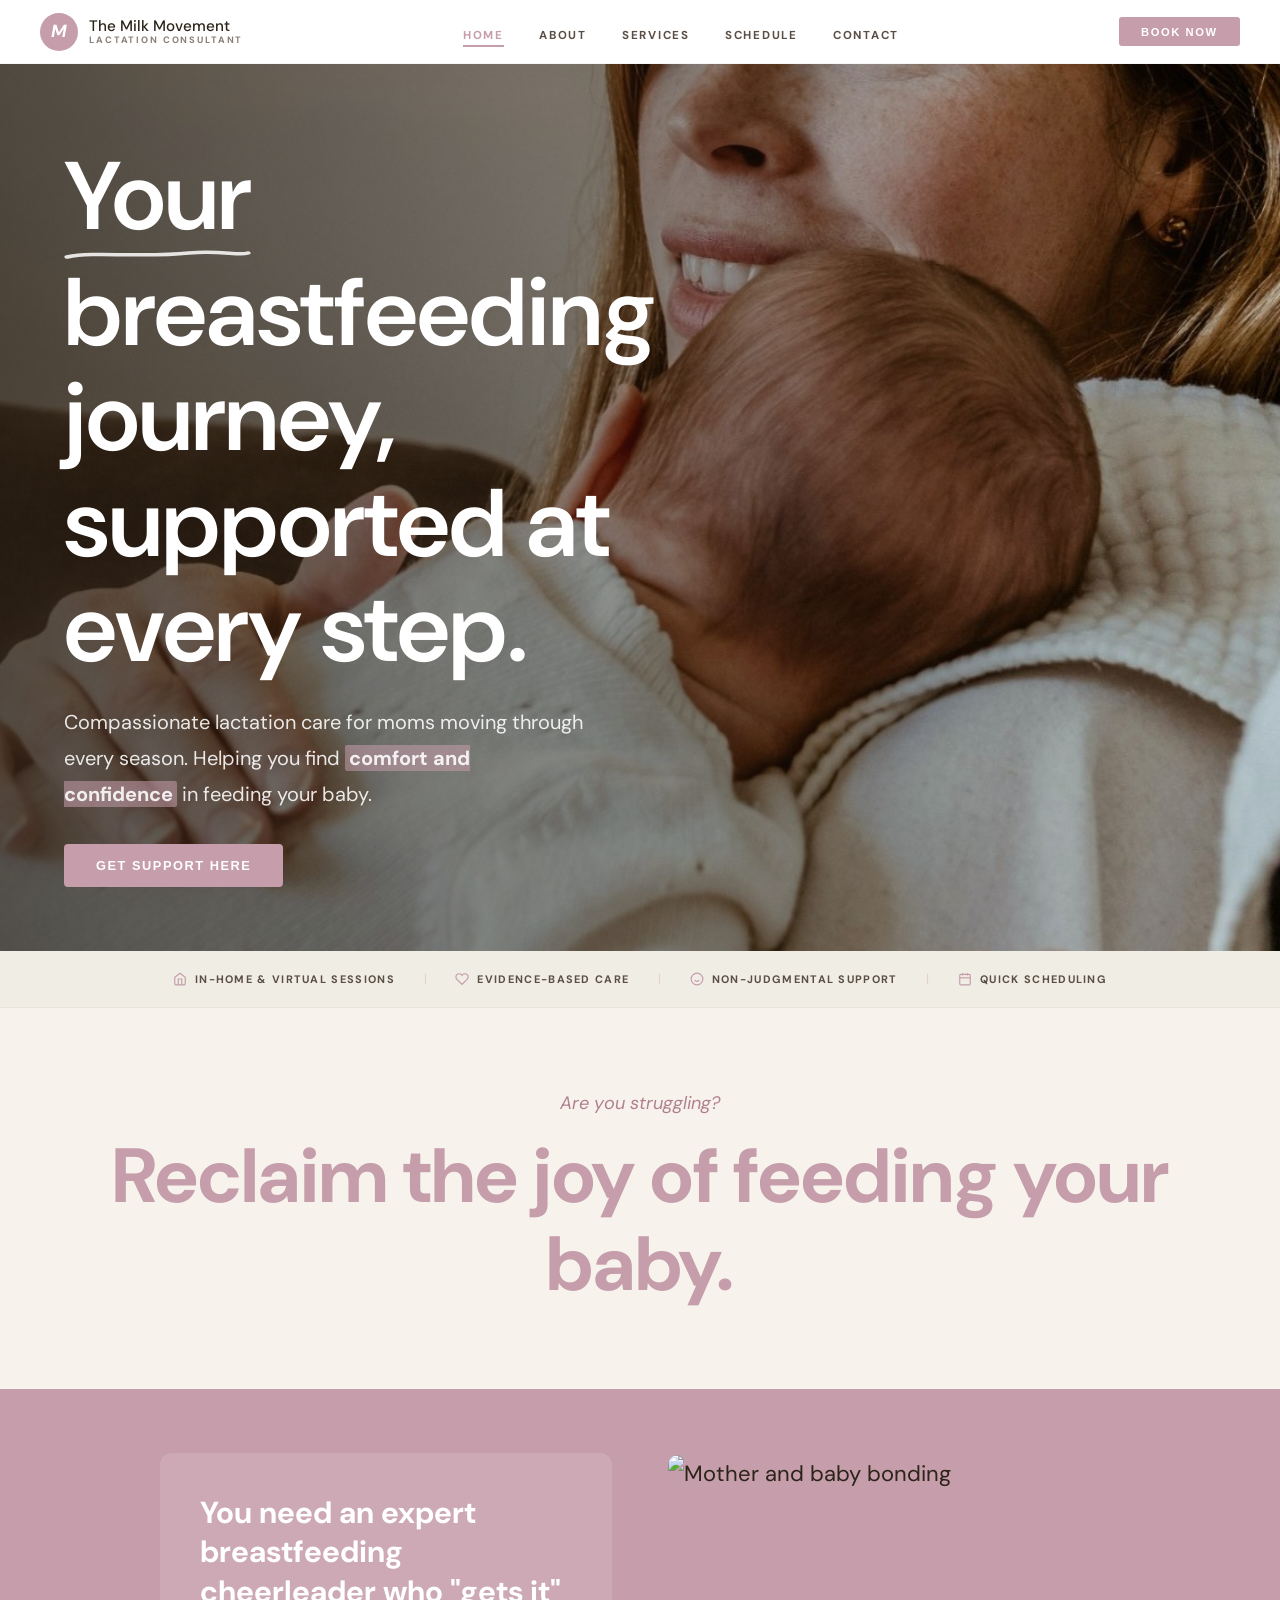
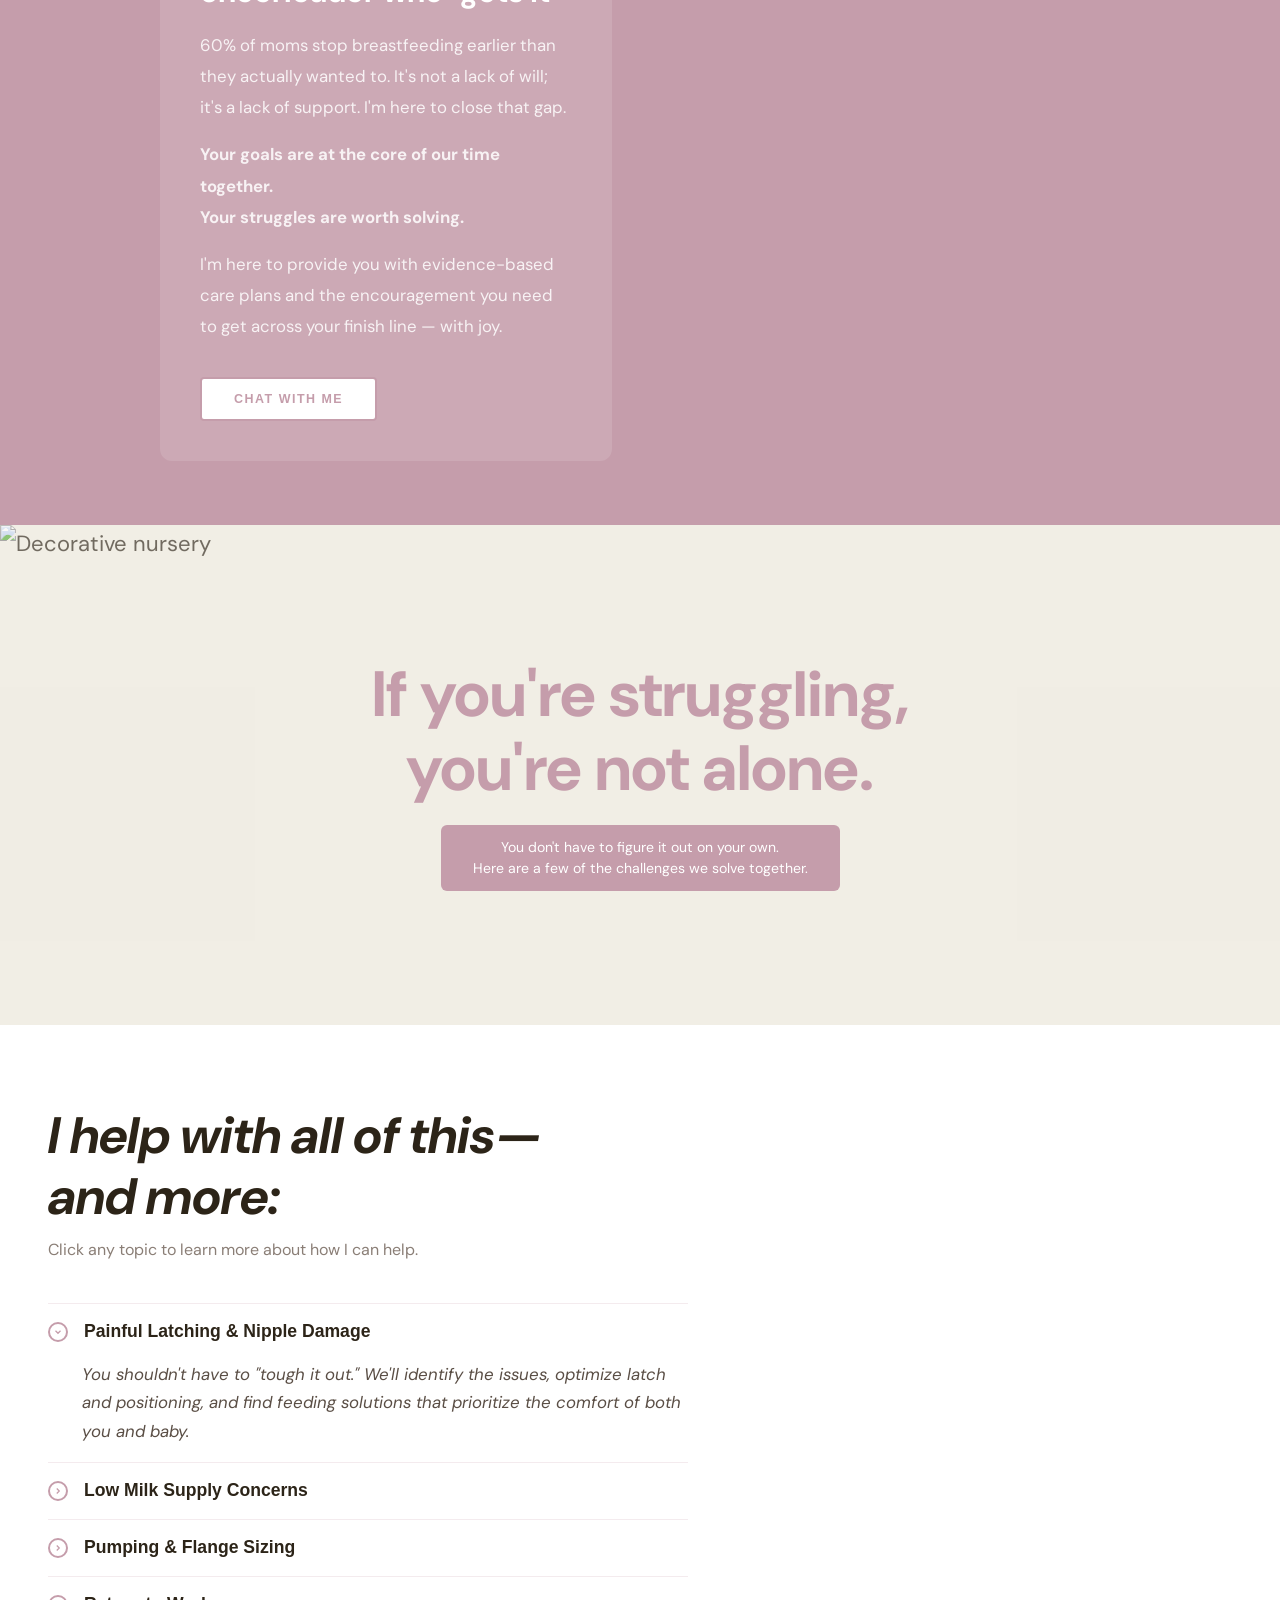
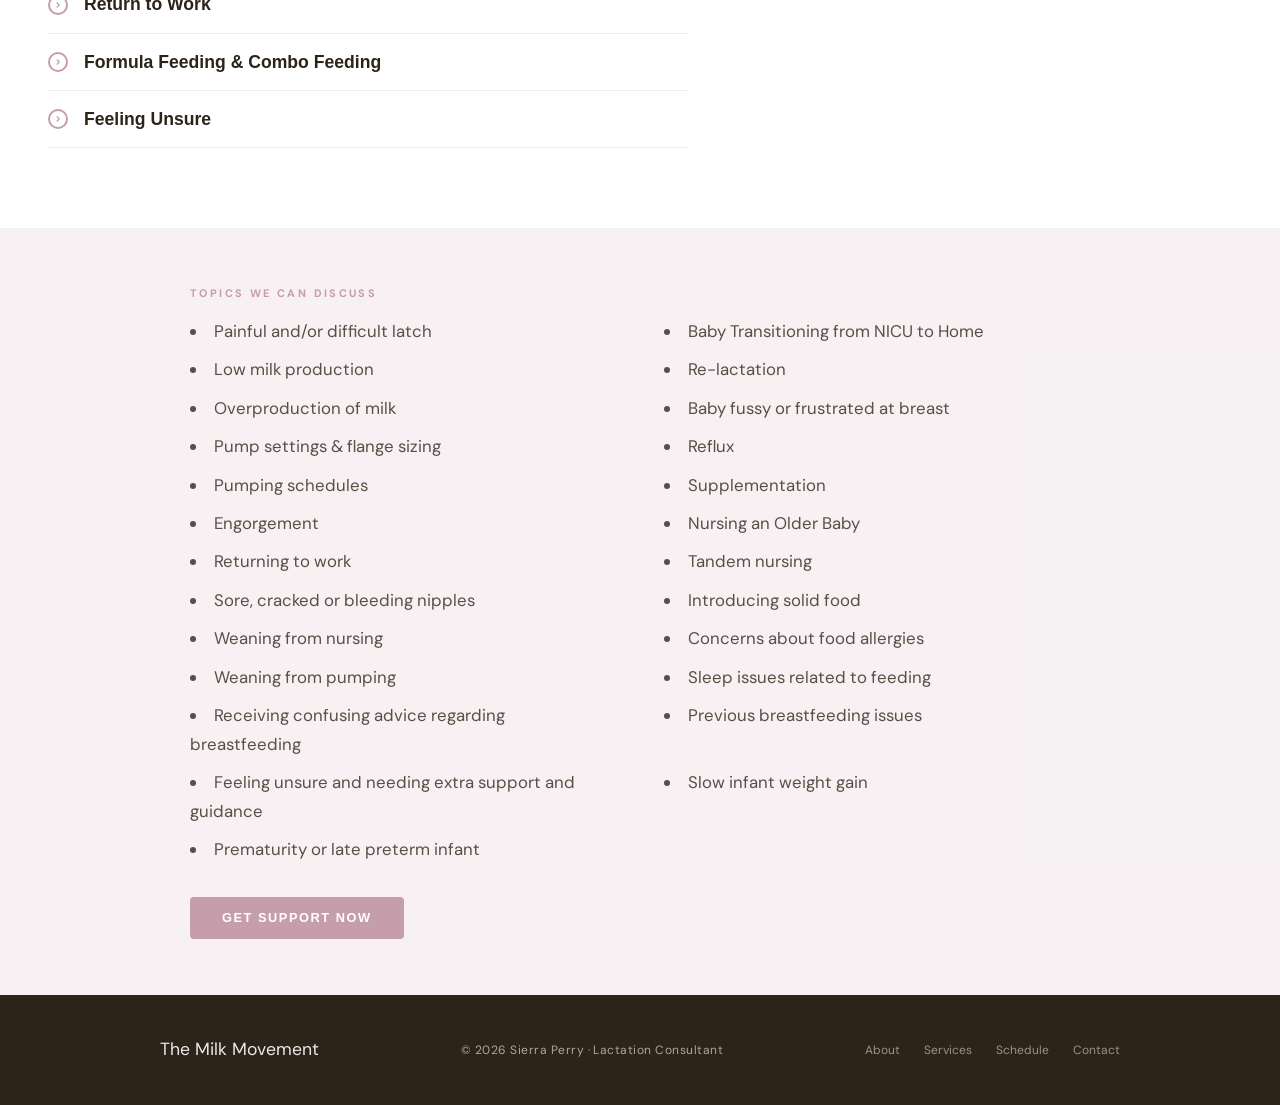
==== index.html @ d235c5e5 "Add files via upload" ====
<!DOCTYPE html>
<html lang="en">
<head>
<meta charset="UTF-8">
<meta name="viewport" content="width=device-width, initial-scale=1.0">
<title>The Milk Movement | Sierra Perry, Lactation Consultant</title>
<link rel="preconnect" href="https://fonts.googleapis.com">
<link rel="preconnect" href="https://fonts.gstatic.com" crossorigin>
<link href="https://fonts.googleapis.com/css2?family=DM+Sans:wght@300;400;500;700&display=swap" rel="stylesheet">
<style>
*,*::before,*::after{box-sizing:border-box;margin:0;padding:0}
:root{
  --cream:#f7f3ec;
  --beige:#f0ede4;
  --mauve:#d4bac3;
  --mauve-bg:rgba(212,186,195,0.28);
  --gold:#C59DAB;
  --gold-lt:#D9C2CC;
  --rose:#b08090;
  --ink:#2c2418;
  --ink-mid:#5a4e45;
  --ink-lt:#8a7e76;
  --olive:#4a4a2a;
  --serif:'DM Sans','Helvetica Neue',Arial,sans-serif;
  --sans:'DM Sans','Helvetica Neue',Arial,sans-serif;
}
html{scroll-behavior:smooth}
body{font-family:var(--sans);background:#fff;color:var(--ink);font-size:22px;line-height:1.7;overflow-x:hidden}

/* ── NAV ── */
nav{
  position:fixed;top:0;left:0;right:0;z-index:200;
  display:flex;align-items:center;justify-content:space-between;
  padding:0 2.5rem;height:64px;
  background:rgba(255,255,255,0.96);
  border-bottom:1px solid rgba(197,157,171,0.12);
  backdrop-filter:blur(8px);
}
.nav-brand{display:flex;align-items:center;gap:0.7rem;text-decoration:none}
.nav-brand-icon{width:38px;height:38px;background:var(--gold);border-radius:50%;display:flex;align-items:center;justify-content:center;color:#fff;font-family:var(--serif);font-size:1.1rem;font-weight:700;font-style:italic}
.nav-brand-text{line-height:1.1}
.nav-brand-name{font-family:var(--serif);font-size:0.95rem;font-weight:500;color:var(--ink);display:block}
.nav-brand-sub{font-size:0.58rem;font-weight:700;letter-spacing:0.2em;text-transform:uppercase;color:var(--ink-lt);display:block}
.nav-links{display:flex;gap:2.2rem;list-style:none;align-items:center}
.nav-links a{font-size:0.72rem;font-weight:700;letter-spacing:0.15em;text-transform:uppercase;color:var(--ink-mid);text-decoration:none;transition:color 0.2s}
.nav-links a:hover,.nav-links a.active{color:var(--gold)}
.nav-links a.active{border-bottom:2px solid var(--gold);padding-bottom:2px}
.nav-ig{color:var(--ink-lt);display:flex;align-items:center;transition:color 0.2s}
.nav-ig:hover{color:var(--gold)}
.btn-booknow{background:var(--gold);color:#fff;padding:0.55rem 1.4rem;font-size:0.7rem;font-weight:700;letter-spacing:0.14em;text-transform:uppercase;text-decoration:none;border-radius:3px;transition:background 0.2s;border:none;cursor:pointer}
.btn-booknow:hover{background:#9E7585}
.hamburger{display:none;flex-direction:column;gap:5px;cursor:pointer;background:none;border:none;padding:4px}
.hamburger span{display:block;width:22px;height:1.5px;background:var(--gold)}
.mob-nav{display:none;position:fixed;top:64px;left:0;right:0;background:#fff;border-bottom:1px solid rgba(197,157,171,0.15);padding:1.5rem 2rem 2rem;z-index:199;flex-direction:column;gap:0}
.mob-nav.open{display:flex}
.mob-nav a{font-size:0.8rem;font-weight:700;letter-spacing:0.15em;text-transform:uppercase;color:var(--ink-mid);text-decoration:none;padding:0.9rem 0;border-bottom:1px solid rgba(197,157,171,0.1)}
.mob-nav a:last-child{margin-top:1rem;background:var(--gold);color:#fff;text-align:center;padding:0.85rem;border:none;border-radius:3px}

/* ── HERO ── */
.hero{
  position:relative;width:100%;
  min-height:600px;margin-top:64px;
  overflow:hidden;
}
.hero-img{position:absolute;inset:0;width:100%;height:100%;object-fit:cover;object-position:center 30%;display:block}
.hero-overlay{
  position:absolute;inset:0;
  background:linear-gradient(to right,rgba(30,20,10,0.65) 0%,rgba(30,20,10,0.35) 55%,rgba(30,20,10,0.05) 100%);
}
.hero-content{
  position:relative;z-index:1;
  display:flex;flex-direction:column;justify-content:center;
  padding:5rem 5vw 4rem;max-width:700px;
  min-height:600px;
}
.hero-h1{
  font-family:var(--serif);
  font-size:clamp(3rem,8vw,6rem);
  font-weight:600;line-height:1.1;
  color:#fff;margin-bottom:1.4rem;
}
.hero-h1 .underline{
  text-decoration:none;
  position:relative;
  display:inline-block;
  padding-bottom:10px;
  background-image:url("data:image/svg+xml,%3Csvg xmlns='http://www.w3.org/2000/svg' width='120' height='12' viewBox='0 0 120 12' preserveAspectRatio='none'%3E%3Cpath d='M2,9 C20,3 50,10 80,5 C100,2 112,8 118,5' stroke='rgba(255,255,255,0.85)' stroke-width='3.5' fill='none' stroke-linecap='round'/%3E%3C/svg%3E");
  background-repeat:no-repeat;
  background-position:bottom center;
  background-size:100% 12px;
}
.hero-body{font-size:1.25rem;font-weight:400;color:rgba(255,255,255,0.88);line-height:1.8;max-width:520px;margin-bottom:2rem}
.btn-hero{
  display:inline-block;
  background:var(--gold);color:#fff;
  padding:0.85rem 2rem;
  font-size:0.8rem;font-weight:700;letter-spacing:0.12em;text-transform:uppercase;
  text-decoration:none;border-radius:4px;
  border:none;cursor:pointer;
  transition:background 0.2s;width:fit-content;
}
.btn-hero:hover{background:#9E7585}

/* ── INFO STRIP ── */
.info-strip{
  background:var(--beige);
  padding:0.9rem 2.5rem;
  display:flex;align-items:center;justify-content:center;
  gap:0;flex-wrap:wrap;
  border-bottom:1px solid rgba(197,157,171,0.12);
}
.strip-item{display:flex;align-items:center;gap:0.5rem;padding:0.3rem 1.8rem;font-size:0.68rem;font-weight:700;letter-spacing:0.12em;text-transform:uppercase;color:var(--ink-mid)}
.strip-sep{color:rgba(197,157,171,0.35);font-size:0.8rem}
.strip-item svg{color:var(--gold);flex-shrink:0}

/* ── STRUGGLING SECTION ── */
.struggling-hero{
  position:relative;overflow:hidden;
  background:var(--beige);
}
.sh-img-wrap{position:relative;height:500px;overflow:hidden}
.sh-img{width:100%;height:100%;object-fit:cover;object-position:center 40%;display:block}
.sh-overlay{position:absolute;inset:0;background:rgba(240,237,228,0.35)}
.sh-text-overlay{
  position:absolute;inset:0;
  display:flex;flex-direction:column;align-items:center;justify-content:center;
  text-align:center;padding:2rem;
}
.sh-h2{font-family:var(--serif);font-size:clamp(2.4rem,5vw,4rem);font-weight:700;color:var(--gold);line-height:1.15;margin-bottom:1.2rem}
.sh-pill{background:var(--gold);color:#fff;padding:0.75rem 2rem;border-radius:6px;font-size:0.88rem;font-weight:400;line-height:1.5;max-width:480px;text-align:center}

/* bullet list area */
.struggles-list-wrap{background:rgba(212,186,195,0.2);padding:3.5rem 3rem}
.struggles-list-inner{max-width:900px;margin:0 auto;display:grid;grid-template-columns:1fr 1fr;gap:0.5rem 3rem}
.struggles-list-inner li{font-size:1.05rem;color:var(--ink-mid);list-style:disc;list-style-position:inside;padding:0.06rem 0}
.struggles-cta{display:flex;justify-content:flex-start;margin-top:1.8rem;grid-column:1}

/* ── RECLAIM SECTION ── */
.reclaim-section{
  background:var(--cream);
  padding:5rem 3rem;
  text-align:center;position:relative;overflow:hidden;
}
.reclaim-bg-text{
  position:absolute;
  top:50%;left:50%;transform:translate(-50%,-50%);
  font-family:var(--serif);font-size:12rem;font-weight:700;font-style:italic;
  color:rgba(197,157,171,0.06);white-space:nowrap;pointer-events:none;
  user-select:none;line-height:1;
}
.reclaim-eyebrow{font-size:1.13rem;font-weight:400;font-style:italic;color:var(--rose);margin-bottom:0.8rem}
.reclaim-h2{font-family:var(--serif);font-size:clamp(2.8rem,6vw,5rem);font-weight:700;color:var(--gold);line-height:1.15}

/* ── CHEERLEADER SECTION ── */
.cheer-section{background:var(--gold);padding:4rem 3rem}
.cheer-inner{max-width:960px;margin:0 auto;display:grid;grid-template-columns:1fr 1fr;gap:3.5rem;align-items:center}
.cheer-card{background:rgba(255,255,255,0.12);border-radius:12px;padding:2.5rem}
.cheer-card h3{font-family:var(--serif);font-size:1.9rem;font-weight:700;color:#fff;line-height:1.3;margin-bottom:1.2rem}
.cheer-card p{font-size:1.05rem;font-weight:400;color:rgba(255,255,255,0.85);line-height:1.85;margin-bottom:1rem}
.cheer-card p strong{font-weight:700;display:block}
.cheer-img{width:100%;border-radius:10px;aspect-ratio:3/4;object-fit:cover;display:block}
.btn-chat{
  display:inline-block;
  background:transparent;color:var(--gold);
  padding:0.8rem 2rem;
  font-size:0.78rem;font-weight:700;letter-spacing:0.12em;text-transform:uppercase;
  text-decoration:none;border-radius:4px;
  border:2.5px solid var(--gold);
  cursor:pointer;margin-top:1.2rem;
  transition:background 0.2s,color 0.2s;background:#fff;
}
.btn-chat:hover{background:var(--cream);color:#9E7585}

/* ── ACCORDION "We help with all of this" ── */
.accordion-section{background:#fff;padding:5rem 3rem}
.accordion-inner{max-width:640px}
.accordion-h2{font-family:var(--serif);font-size:clamp(2.4rem,4vw,3.6rem);font-weight:700;font-style:italic;color:var(--ink);line-height:1.2;margin-bottom:0.5rem}
.accordion-h2 span{display:block}
.accordion-sub{font-size:1rem;color:var(--ink-lt);margin-bottom:2.5rem}
.acc-item{border-bottom:1px solid rgba(197,157,171,0.2)}
.acc-item:first-of-type{border-top:1px solid rgba(197,157,171,0.2)}
.acc-trigger{
  display:flex;align-items:center;gap:1rem;
  padding:1.1rem 0;cursor:pointer;
  background:none;border:none;width:100%;text-align:left;
}
.acc-arrow{
  width:20px;height:20px;flex-shrink:0;
  border:2px solid var(--gold);border-radius:50%;
  display:flex;align-items:center;justify-content:center;
  color:var(--gold);transition:transform 0.3s;
}
.acc-arrow svg{transition:transform 0.3s}
.acc-item.open .acc-arrow svg{transform:rotate(90deg)}
.acc-title{font-size:1.1rem;font-weight:700;color:var(--ink)}
.acc-body{max-height:0;overflow:hidden;transition:max-height 0.4s ease,padding 0.3s}
.acc-body-inner{padding:0 0 1rem 2.1rem;font-size:1.05rem;font-style:italic;color:var(--ink-mid);line-height:1.7}
.acc-item.open .acc-body{max-height:300px}

/* ── POPUP OVERLAY ── */
.popup-overlay{
  display:none;position:fixed;inset:0;z-index:500;
  background:rgba(30,20,10,0.55);
  backdrop-filter:blur(4px);
  align-items:center;justify-content:center;
  padding:1rem;
}
.popup-overlay.open{display:flex}
.popup-box{
  background:#fff;border-radius:12px;
  padding:2.5rem;width:100%;max-width:520px;
  position:relative;
  box-shadow:0 24px 80px rgba(30,20,10,0.2);
  max-height:90vh;overflow-y:auto;
}
.popup-close{
  position:absolute;top:1rem;right:1.2rem;
  background:none;border:none;cursor:pointer;
  font-size:1.5rem;color:var(--ink-lt);line-height:1;
}
.popup-close:hover{color:var(--ink)}
.popup-eyebrow{font-size:0.65rem;font-weight:700;letter-spacing:0.22em;text-transform:uppercase;color:var(--gold);margin-bottom:0.6rem}
.popup-h2{font-family:var(--serif);font-size:1.7rem;font-weight:700;color:var(--ink);line-height:1.2;margin-bottom:0.5rem}
.popup-sub{font-size:0.9rem;color:var(--ink-lt);margin-bottom:1.8rem}
.pf-group{margin-bottom:1.2rem}
.pf-group label{display:block;font-size:0.65rem;font-weight:700;letter-spacing:0.15em;text-transform:uppercase;color:var(--ink-mid);margin-bottom:0.4rem}
.pf-group input,.pf-group select,.pf-group textarea{
  width:100%;padding:0.75rem 1rem;
  font-family:var(--sans);font-size:0.95rem;font-weight:400;
  color:var(--ink);background:var(--beige);
  border:1.5px solid rgba(197,157,171,0.2);border-radius:5px;
  outline:none;transition:border-color 0.2s;appearance:none;
}
.pf-group input:focus,.pf-group select:focus,.pf-group textarea:focus{border-color:var(--gold)}
.pf-group textarea{resize:vertical;min-height:90px}
.pf-group select option{background:#fff}
.pf-row{display:grid;grid-template-columns:1fr 1fr;gap:1rem}
.day-picker{display:flex;gap:0.4rem;flex-wrap:wrap;margin-top:0.3rem}
.day-btn{cursor:pointer}
.day-btn input{position:absolute;opacity:0;width:0;height:0}
.day-btn span{display:flex;align-items:center;justify-content:center;width:38px;height:38px;border-radius:50%;border:1.5px solid rgba(197,157,171,0.4);font-size:0.72rem;font-weight:700;letter-spacing:0.05em;color:var(--ink-mid);transition:all 0.18s;user-select:none}
.day-btn input:checked+span{background:var(--gold);border-color:var(--gold);color:#fff}
.day-btn span:hover{border-color:var(--gold);color:var(--gold)}
.pf-submit{
  width:100%;background:var(--gold);color:#fff;
  padding:1rem;font-family:var(--sans);font-size:0.8rem;font-weight:700;
  letter-spacing:0.14em;text-transform:uppercase;
  border:none;border-radius:5px;cursor:pointer;transition:background 0.2s;margin-top:0.5rem;
}
.pf-submit:hover{background:#9E7585}
.popup-success{display:none;text-align:center;padding:2rem 0}
.popup-success svg{color:var(--gold);margin-bottom:1rem}
.popup-success h3{font-family:var(--serif);font-size:1.6rem;color:var(--ink);margin-bottom:0.5rem}
.popup-success p{color:var(--ink-lt);font-size:0.95rem}

/* ── FOOTER ── */
footer{background:var(--ink);color:rgba(255,255,255,0.6);padding:2.5rem 3rem}
.foot-inner{max-width:960px;margin:0 auto;display:flex;justify-content:space-between;align-items:center;flex-wrap:wrap;gap:1rem}
.foot-logo{font-family:var(--serif);font-size:1.1rem;color:rgba(255,255,255,0.9)}
.foot-copy{font-size:0.75rem;font-weight:400;letter-spacing:0.04em}
.foot-links{display:flex;gap:1.5rem}
.foot-links a{font-size:0.75rem;color:rgba(255,255,255,0.5);text-decoration:none;transition:color 0.2s}
.foot-links a:hover{color:var(--gold-lt)}

/* ── RESPONSIVE ── */
@media(max-width:860px){
  .nav-links,.nav-ig,.btn-booknow{display:none}
  .hamburger{display:flex}
  .cheer-inner{grid-template-columns:1fr}
  .cheer-img{aspect-ratio:16/9}
  .struggles-list-inner{grid-template-columns:1fr}
  .info-strip{gap:0.5rem}
  .strip-sep{display:none}
  .strip-item{padding:0.3rem 0.8rem}
  .hero{min-height:520px}
  .sh-img-wrap{height:360px}
}
@media(max-width:580px){
  nav{padding:0 1.5rem}
  .hero{min-height:380px}.hero-content{min-height:380px;padding:3.5rem 1.5rem 3rem}
  .hero-content{padding:0 1.5rem;max-width:100%}
  .hero-h1{font-size:clamp(2.4rem,9vw,3.5rem)}
  .hero-body{font-size:1.1rem}
  .reclaim-section,.accordion-section{padding:3.5rem 1.5rem}
  .cheer-section,.struggling-hero,.struggles-list-wrap{padding:2.5rem 1.5rem}
  .accordion-section{padding:3.5rem 1.5rem}
  .struggles-list-wrap{padding:3rem 1.5rem}
  .pf-row{grid-template-columns:1fr}
  .popup-box{padding:2rem 1.5rem}
  .popup-overlay{align-items:flex-end}
  .popup-box{border-radius:16px 16px 0 0;max-height:90vh;overflow-y:auto}
  .sh-img-wrap{height:300px}
}
</style>
</head>
<body>

<!-- NAV -->
<nav>
  <a href="index.html" class="nav-brand">
    <div class="nav-brand-icon">M</div>
    <div class="nav-brand-text">
      <span class="nav-brand-name">The Milk Movement</span>
      <span class="nav-brand-sub">Lactation Consultant</span>
    </div>
  </a>
  <ul class="nav-links">
    <li><a href="index.html" class="active">Home</a></li>
    <li><a href="about.html">About</a></li>
    <li><a href="services.html">Services</a></li>
    <li><a href="schedule.html">Schedule</a></li>
    <li><a href="contact.html">Contact</a></li>
  </ul>
  <div style="display:flex;align-items:center;gap:1.2rem">
    <button class="btn-booknow" onclick="openPopup()">Book Now</button>
    <button class="hamburger" onclick="toggleMob()" aria-label="Menu"><span></span><span></span><span></span></button>
  </div>
</nav>
<div class="mob-nav" id="mobNav">
  <a href="index.html">Home</a>
  <a href="about.html">About</a>
  <a href="services.html">Services</a>
  <a href="schedule.html">Schedule</a>
  <a href="contact.html">Contact</a>
  <a href="#" onclick="openPopup();closeMob();return false">Book a Consultation</a>
</div>

<!-- HERO -->
<div class="hero">
  <img class="hero-img" src="hero.jpg" alt="Mother holding newborn baby">
  <div class="hero-overlay"></div>
  <div class="hero-content">
    <h1 class="hero-h1"><span class="underline">Your</span> breastfeeding journey,<br>supported at every step.</h1>
    <p class="hero-body">Compassionate lactation care for moms moving through every season. Helping you find <strong style="background:rgba(197,157,171,0.55);padding:0 4px;border-radius:2px">comfort and confidence</strong> in feeding your baby.</p>
    <button class="btn-hero" onclick="openPopup()">Get Support Here</button>
  </div>
</div>

<!-- INFO STRIP -->
<div class="info-strip">
  <div class="strip-item">
    <svg width="14" height="14" viewBox="0 0 24 24" fill="none" stroke="currentColor" stroke-width="2"><path d="M3 9l9-7 9 7v11a2 2 0 0 1-2 2H5a2 2 0 0 1-2-2z"/><polyline points="9 22 9 12 15 12 15 22"/></svg>
    In-Home &amp; Virtual Sessions
  </div>
  <span class="strip-sep">|</span>
  <div class="strip-item">
    <svg width="14" height="14" viewBox="0 0 24 24" fill="none" stroke="currentColor" stroke-width="2"><path d="M20.84 4.61a5.5 5.5 0 0 0-7.78 0L12 5.67l-1.06-1.06a5.5 5.5 0 0 0-7.78 7.78l1.06 1.06L12 21.23l7.78-7.78 1.06-1.06a5.5 5.5 0 0 0 0-7.78z"/></svg>
    Evidence-Based Care
  </div>
  <span class="strip-sep">|</span>
  <div class="strip-item">
    <svg width="14" height="14" viewBox="0 0 24 24" fill="none" stroke="currentColor" stroke-width="2"><circle cx="12" cy="12" r="10"/><path d="M8 14s1.5 2 4 2 4-2 4-2"/><line x1="9" y1="9" x2="9.01" y2="9"/><line x1="15" y1="9" x2="15.01" y2="9"/></svg>
    Non-Judgmental Support
  </div>
  <span class="strip-sep">|</span>
  <div class="strip-item">
    <svg width="14" height="14" viewBox="0 0 24 24" fill="none" stroke="currentColor" stroke-width="2"><rect x="3" y="4" width="18" height="18" rx="2"/><line x1="16" y1="2" x2="16" y2="6"/><line x1="8" y1="2" x2="8" y2="6"/><line x1="3" y1="10" x2="21" y2="10"/></svg>
    Quick Scheduling
  </div>
</div>

<!-- RECLAIM SECTION -->
<div class="reclaim-section">
  <p class="reclaim-eyebrow">Are you struggling?</p>
  <h2 class="reclaim-h2">Reclaim the joy of feeding your baby.</h2>
</div>

<!-- CHEERLEADER SECTION -->
<div class="cheer-section">
  <div class="cheer-inner">
    <div class="cheer-card">
      <h3>You need an expert breastfeeding cheerleader who "gets it"</h3>
      <p>60% of moms stop breastfeeding earlier than they actually wanted to. It's not a lack of will; it's a lack of support. I'm here to close that gap.</p>
      <p><strong>Your goals are at the core of our time together.<br>Your struggles are worth solving.</strong></p>
      <p>I'm here to provide you with evidence-based care plans and the encouragement you need to get across your finish line — with joy.</p>
      <button class="btn-chat" onclick="openPopup()">Chat with me</button>
    </div>
    <img class="cheer-img" src="https://i.imgur.com/It1nfoZ.jpeg" alt="Mother and baby bonding">
  </div>
</div>

<!-- ACCORDION SECTION -->
<!-- STRUGGLING / IMAGE SECTION -->
<div class="struggling-hero">
  <div class="sh-img-wrap">
    <img class="sh-img" src="https://i.imgur.com/3RoWRGc.jpeg" alt="Decorative nursery">
    <div class="sh-overlay"></div>
    <div class="sh-text-overlay">
      <h2 class="sh-h2">If you're struggling,<br>you're not alone.</h2>
      <div class="sh-pill">You don't have to figure it out on your own.<br>Here are a few of the challenges we solve together.</div>
    </div>
  </div>
</div>

<div class="accordion-section">
  <div class="accordion-inner">
    <h2 class="accordion-h2">
      <span><em>I help with all of this—</em></span>
      <span><em>and more:</em></span>
    </h2>
    <p class="accordion-sub">Click any topic to learn more about how I can help.</p>

    <div class="acc-item open">
      <button class="acc-trigger" onclick="toggleAcc(this)">
        <div class="acc-arrow"><svg width="10" height="10" viewBox="0 0 24 24" fill="none" stroke="currentColor" stroke-width="3"><path d="M9 18l6-6-6-6"/></svg></div>
        <span class="acc-title">Painful Latching &amp; Nipple Damage</span>
      </button>
      <div class="acc-body"><div class="acc-body-inner">You shouldn't have to "tough it out." We'll identify the issues, optimize latch and positioning, and find feeding solutions that prioritize the comfort of both you and baby.</div></div>
    </div>

    <div class="acc-item">
      <button class="acc-trigger" onclick="toggleAcc(this)">
        <div class="acc-arrow"><svg width="10" height="10" viewBox="0 0 24 24" fill="none" stroke="currentColor" stroke-width="3"><path d="M9 18l6-6-6-6"/></svg></div>
        <span class="acc-title">Low Milk Supply Concerns</span>
      </button>
      <div class="acc-body"><div class="acc-body-inner">Clinical evaluations and sustainable milk-boosting strategies tailored to your body's needs. Whether you need a boost or a balanced plan for supplementation, I provide data-driven strategies to help you reach your goals.</div></div>
    </div>

    <div class="acc-item">
      <button class="acc-trigger" onclick="toggleAcc(this)">
        <div class="acc-arrow"><svg width="10" height="10" viewBox="0 0 24 24" fill="none" stroke="currentColor" stroke-width="3"><path d="M9 18l6-6-6-6"/></svg></div>
        <span class="acc-title">Pumping &amp; Flange Sizing</span>
      </button>
      <div class="acc-body"><div class="acc-body-inner">The right flange size can make a world of difference. Pain subsides and output increases. Learn how to pump responsively and how to get your best output in less time.</div></div>
    </div>

    <div class="acc-item">
      <button class="acc-trigger" onclick="toggleAcc(this)">
        <div class="acc-arrow"><svg width="10" height="10" viewBox="0 0 24 24" fill="none" stroke="currentColor" stroke-width="3"><path d="M9 18l6-6-6-6"/></svg></div>
        <span class="acc-title">Return to Work</span>
      </button>
      <div class="acc-body"><div class="acc-body-inner">Get equipped, gain strategy and feel confident in your pumping. Practical pumping logistics and sustainable back-to-work plans that prioritize your well-being.</div></div>
    </div>

    <div class="acc-item">
      <button class="acc-trigger" onclick="toggleAcc(this)">
        <div class="acc-arrow"><svg width="10" height="10" viewBox="0 0 24 24" fill="none" stroke="currentColor" stroke-width="3"><path d="M9 18l6-6-6-6"/></svg></div>
        <span class="acc-title">Formula Feeding &amp; Combo Feeding</span>
      </button>
      <div class="acc-body"><div class="acc-body-inner">Objective, judgement-free guidance on formula selection and combo-feeding transitions, including bottle-feeding techniques for a happy, healthy baby.</div></div>
    </div>

    <div class="acc-item">
      <button class="acc-trigger" onclick="toggleAcc(this)">
        <div class="acc-arrow"><svg width="10" height="10" viewBox="0 0 24 24" fill="none" stroke="currentColor" stroke-width="3"><path d="M9 18l6-6-6-6"/></svg></div>
        <span class="acc-title">Feeling Unsure</span>
      </button>
      <div class="acc-body"><div class="acc-body-inner">From storage guidelines to reflux to nighttime feeds to pacifiers - there are many moments of "am I doing this right?" and "why is there so much conflicting advice?". I'm here to cut through the noise and provide you with the confidence to keep moving forward.</div></div>
    </div>

  </div>
</div>

<!-- BULLET LIST SECTION -->
<div class="struggles-list-wrap">
  <div style="max-width:900px;margin:0 auto">
    <p style="font-size:0.68rem;font-weight:700;letter-spacing:0.22em;text-transform:uppercase;color:var(--gold);margin-bottom:0.8rem">Topics We Can Discuss</p>
    <ul class="struggles-list-inner">
      <li>Painful and/or difficult latch</li>
      <li>Baby Transitioning from NICU to Home</li>
      <li>Low milk production</li>
      <li>Re-lactation</li>
      <li>Overproduction of milk</li>
      <li>Baby fussy or frustrated at breast</li>
      <li>Pump settings &amp; flange sizing</li>
      <li>Reflux</li>
      <li>Pumping schedules</li>
      <li>Supplementation</li>
      <li>Engorgement</li>
      <li>Nursing an Older Baby</li>
      <li>Returning to work</li>
      <li>Tandem nursing</li>
      <li>Sore, cracked or bleeding nipples</li>
      <li>Introducing solid food</li>
      <li>Weaning from nursing</li>
      <li>Concerns about food allergies</li>
      <li>Weaning from pumping</li>
      <li>Sleep issues related to feeding</li>
      <li>Receiving confusing advice regarding breastfeeding</li>
      <li>Previous breastfeeding issues</li>
      <li>Feeling unsure and needing extra support and guidance</li>
      <li>Slow infant weight gain</li>
      <li>Prematurity or late preterm infant</li>
    </ul>
    <div class="struggles-cta" style="margin-top:2rem">
      <button class="btn-hero" onclick="openPopup()">Get Support Now</button>
    </div>
  </div>
</div>

<!-- FOOTER -->
<footer>
  <div class="foot-inner">
    <span class="foot-logo">The Milk Movement</span>
    <span class="foot-copy">© 2026 Sierra Perry · Lactation Consultant</span>
    <div class="foot-links">
      <a href="about.html">About</a>
      <a href="services.html">Services</a>
      <a href="schedule.html">Schedule</a>
      <a href="contact.html">Contact</a>
    </div>
  </div>
</footer>

<!-- POPUP FORM -->
<div class="popup-overlay" id="popup" onclick="handleOverlayClick(event)">
  <div class="popup-box">
    <button class="popup-close" onclick="closePopup()">✕</button>
    <div id="popupForm">
      <p class="popup-eyebrow">Let's connect</p>
      <h2 class="popup-h2">Get support for your journey</h2>
      <p class="popup-sub">Share your contact details and I'll reach out to connect.</p>
      <form id="popupFormEl" onsubmit="submitPopup(event)">
        <input type="hidden" name="_subject" value="New Consultation Request — The Milk Movement">
        <div class="pf-row">
          <div class="pf-group"><label>First Name</label><input type="text" name="firstName" placeholder="Jane" required></div>
          <div class="pf-group"><label>Last Name</label><input type="text" name="lastName" placeholder="Smith" required></div>
        </div>
        <div class="pf-group"><label>Email</label><input type="email" name="email" placeholder="jane@example.com" required></div>
        <div class="pf-group"><label>Phone</label><input type="tel" name="phone" placeholder="(555) 000-0000"></div>
        <div class="pf-group">
          <label>Preferred Contact Method</label>
          <select name="contactMethod">
            <option value="">Select...</option>
            <option>Email</option>
            <option>Phone Call</option>
            <option>Text Message</option>
          </select>
        </div>
        <div class="pf-group">
          <label>Session Type</label>
          <select name="sessionType" required>
            <option value="">Select...</option>
            <option>Home Visit</option>
            <option>Virtual Appointment</option>
            <option>In-Person (Limited Availability)</option>
            <option>Prenatal Consultation</option>
          </select>
        </div>
        <div class="pf-group">
          <label>Best Availability</label>
          <select name="availability">
            <option value="">Select...</option>
            <option>Daytime (before 5pm EST)</option>
            <option>Evening (after 5pm EST)</option>
            <option>Either works</option>
          </select>
        </div>
        <div class="pf-group">
          <label>Preferred Days</label>
          <div class="day-picker">
            <label class="day-btn"><input type="checkbox" name="preferredDays" value="Monday"><span>M</span></label>
            <label class="day-btn"><input type="checkbox" name="preferredDays" value="Tuesday"><span>T</span></label>
            <label class="day-btn"><input type="checkbox" name="preferredDays" value="Wednesday"><span>W</span></label>
            <label class="day-btn"><input type="checkbox" name="preferredDays" value="Thursday"><span>Th</span></label>
            <label class="day-btn"><input type="checkbox" name="preferredDays" value="Friday"><span>F</span></label>
            <label class="day-btn"><input type="checkbox" name="preferredDays" value="Saturday"><span>Sa</span></label>
            <label class="day-btn"><input type="checkbox" name="preferredDays" value="Sunday"><span>Su</span></label>
          </div>
        </div>
        <div id="popupError" style="display:none;color:#c0392b;font-size:0.85rem;margin-bottom:0.8rem;padding:0.7rem 1rem;background:#fdf0f0;border-radius:4px;border-left:3px solid #c0392b">Something went wrong — please try again.</div>
        <button type="submit" class="pf-submit">Send My Message</button>
      </form>
    </div>
    <div class="popup-success" id="popupSuccess">
      <svg width="48" height="48" viewBox="0 0 24 24" fill="none" stroke="currentColor" stroke-width="1.5"><circle cx="12" cy="12" r="10"/><path d="M8 12l3 3 5-5"/></svg>
      <h3>You're in good hands.</h3>
      <p>Thank you for reaching out! I'll be in touch soon.</p>
    </div>
  </div>
</div>

<script>
function toggleMob(){document.getElementById('mobNav').classList.toggle('open')}
function closeMob(){document.getElementById('mobNav').classList.remove('open')}
function openPopup(){document.getElementById('popup').classList.add('open');document.body.style.overflow='hidden'}
function closePopup(){document.getElementById('popup').classList.remove('open');document.body.style.overflow=''}
function handleOverlayClick(e){if(e.target===document.getElementById('popup'))closePopup()}
async function submitPopup(e){
  e.preventDefault();
  var form=e.target;
  var b=form.querySelector('.pf-submit');
  var errDiv=document.getElementById('popupError');
  b.textContent='Sending…';b.disabled=true;
  errDiv.style.display='none';
  try{
    var res=await fetch('https://formspree.io/f/mpqobnow',{method:'POST',body:new FormData(form),headers:{'Accept':'application/json'}});
    if(res.ok){
      document.getElementById('popupForm').style.display='none';
      document.getElementById('popupSuccess').style.display='block';
    } else {
      errDiv.style.display='block';
      b.textContent='Send My Message';b.disabled=false;
    }
  } catch(err){
    errDiv.style.display='block';
    b.textContent='Send My Message';b.disabled=false;
  }
}
function toggleAcc(btn){
  var item=btn.closest('.acc-item');
  var wasOpen=item.classList.contains('open');
  document.querySelectorAll('.acc-item').forEach(function(i){i.classList.remove('open')});
  if(!wasOpen)item.classList.add('open');
}
// close popup on Escape
document.addEventListener('keydown',function(e){if(e.key==='Escape')closePopup()});
</script>
</body>
</html>
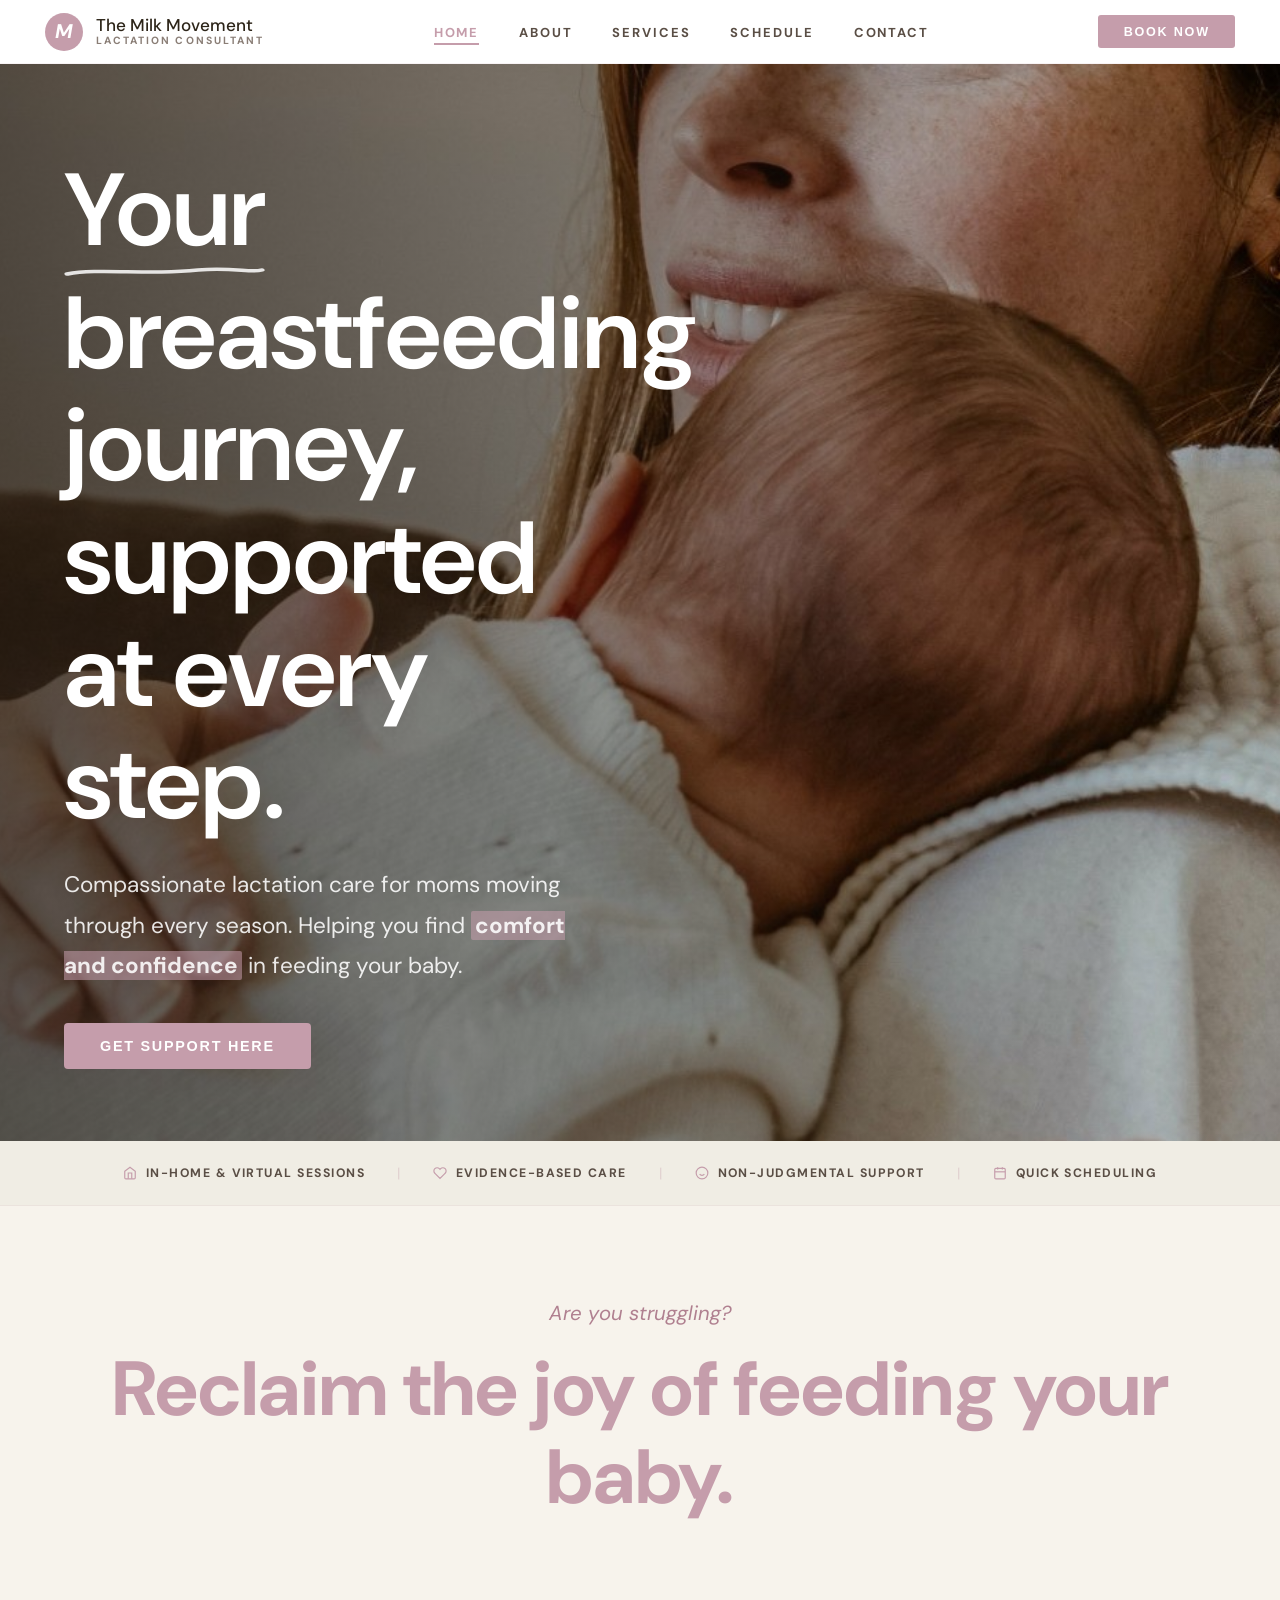
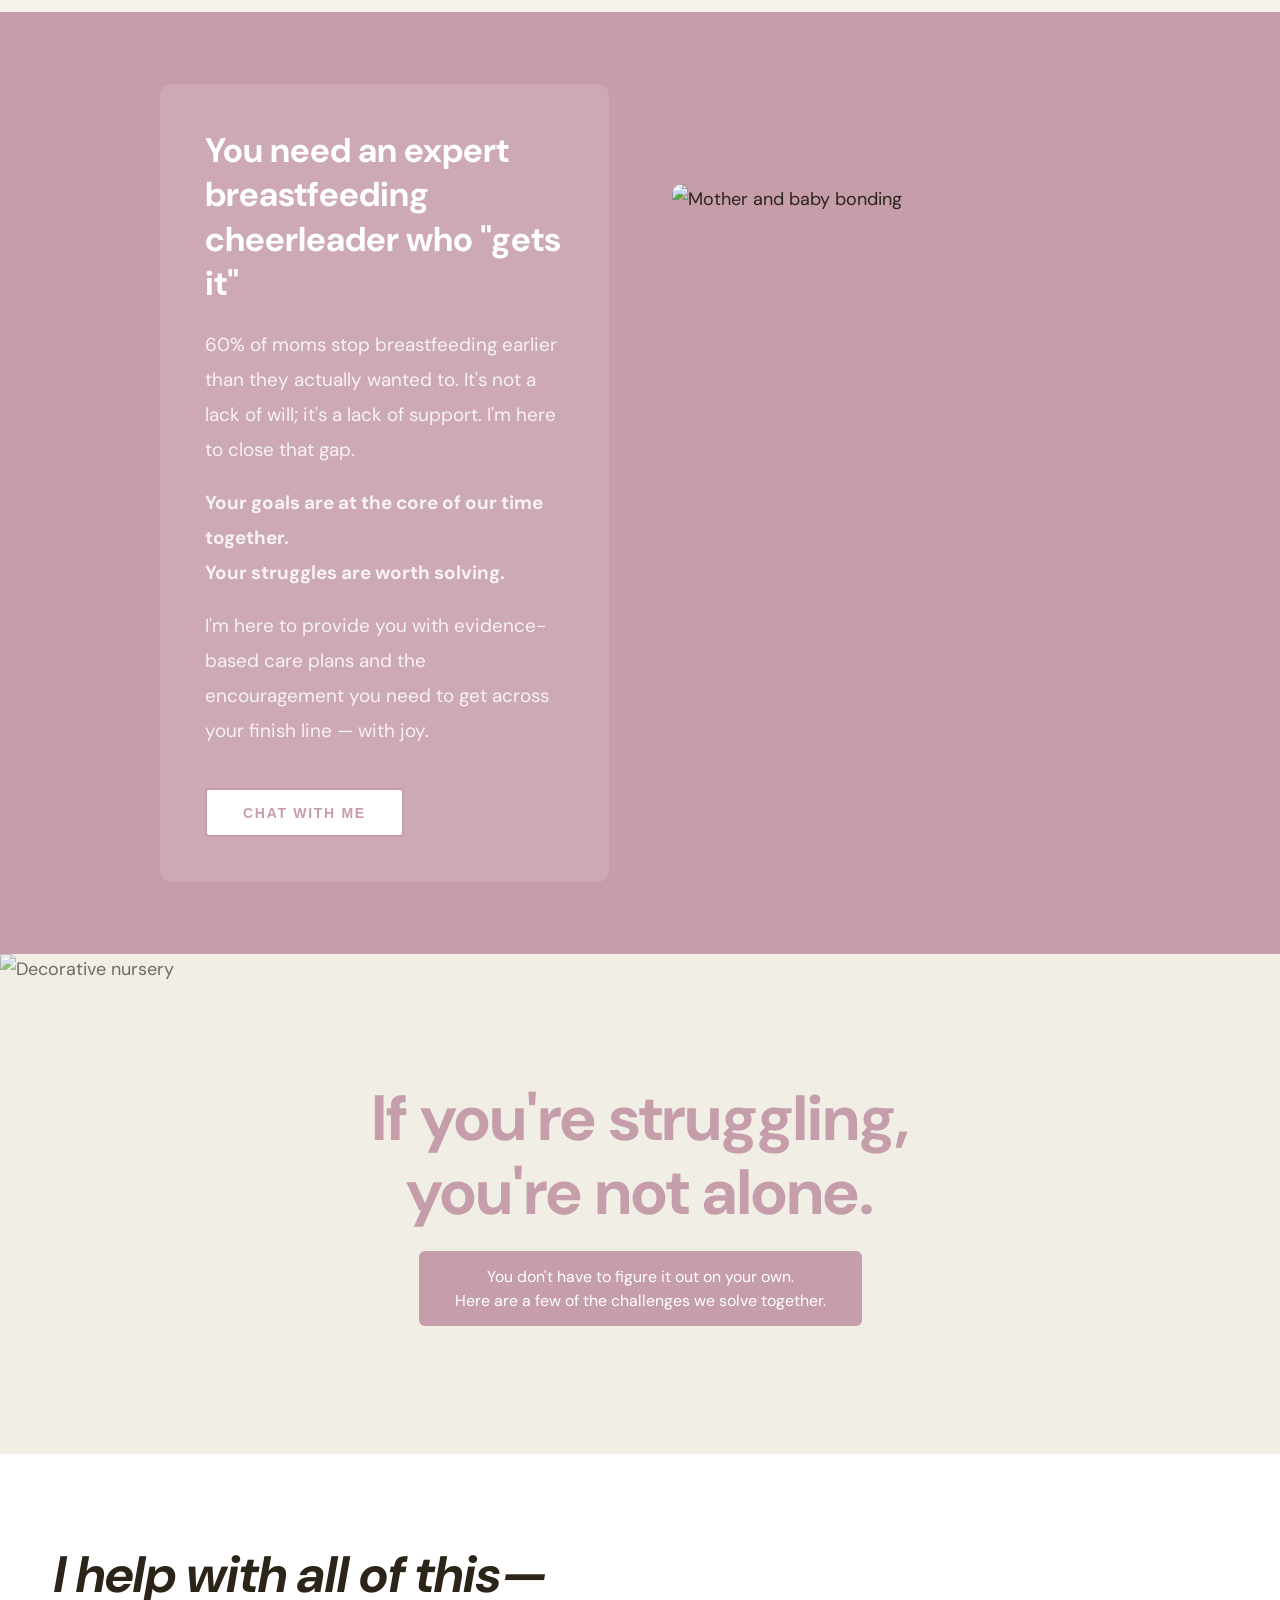
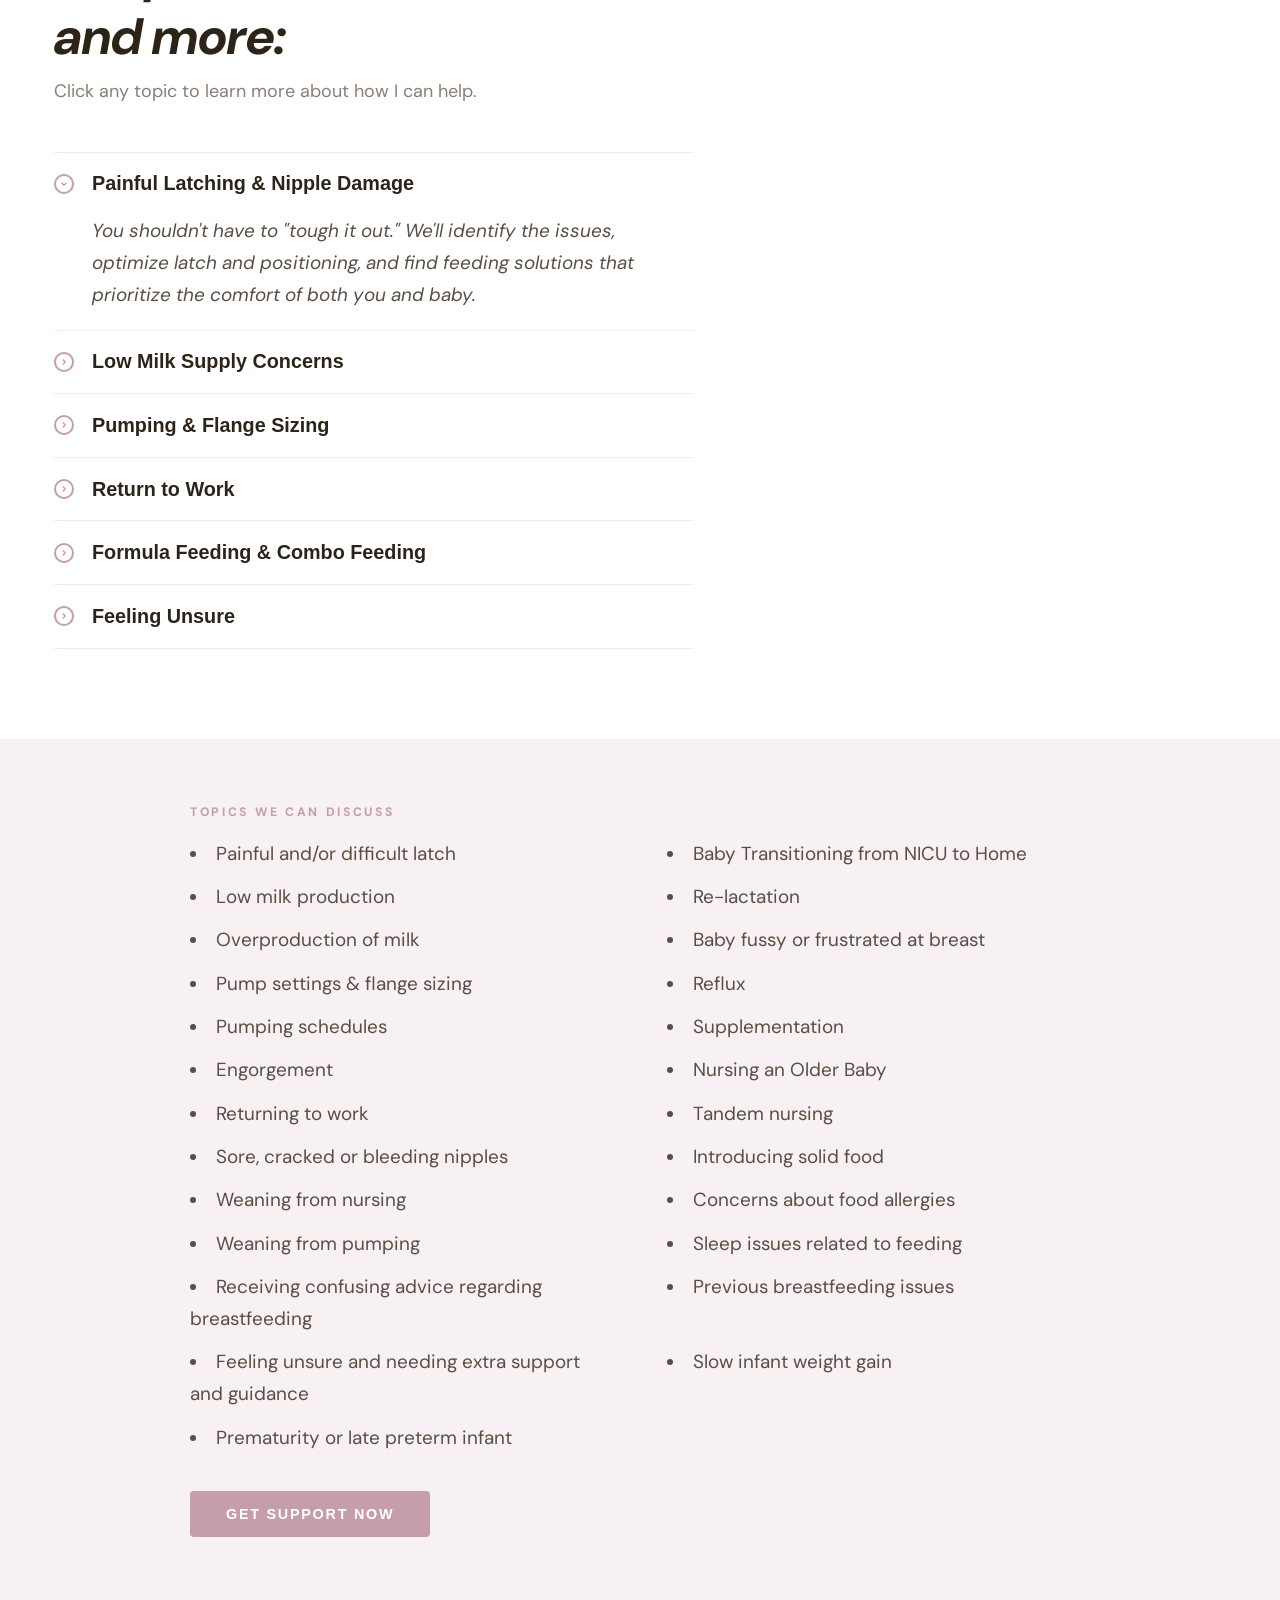
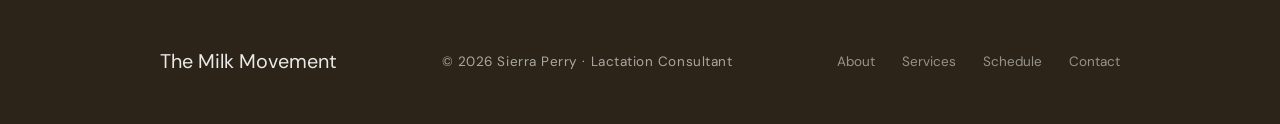
==== commit 7622eb18: "Fix root font scaling so global size changes apply sitewide" ====
--- a/index.html
+++ b/index.html
@@ -24,8 +24,8 @@
   --serif:'DM Sans','Helvetica Neue',Arial,sans-serif;
   --sans:'DM Sans','Helvetica Neue',Arial,sans-serif;
 }
-html{scroll-behavior:smooth}
-body{font-family:var(--sans);background:#fff;color:var(--ink);font-size:22px;line-height:1.7;overflow-x:hidden}
+html{scroll-behavior:smooth;font-size:18px}
+body{font-family:var(--sans);background:#fff;color:var(--ink);font-size:1rem;line-height:1.7;overflow-x:hidden}
 
 /* ── NAV ── */
 nav{
